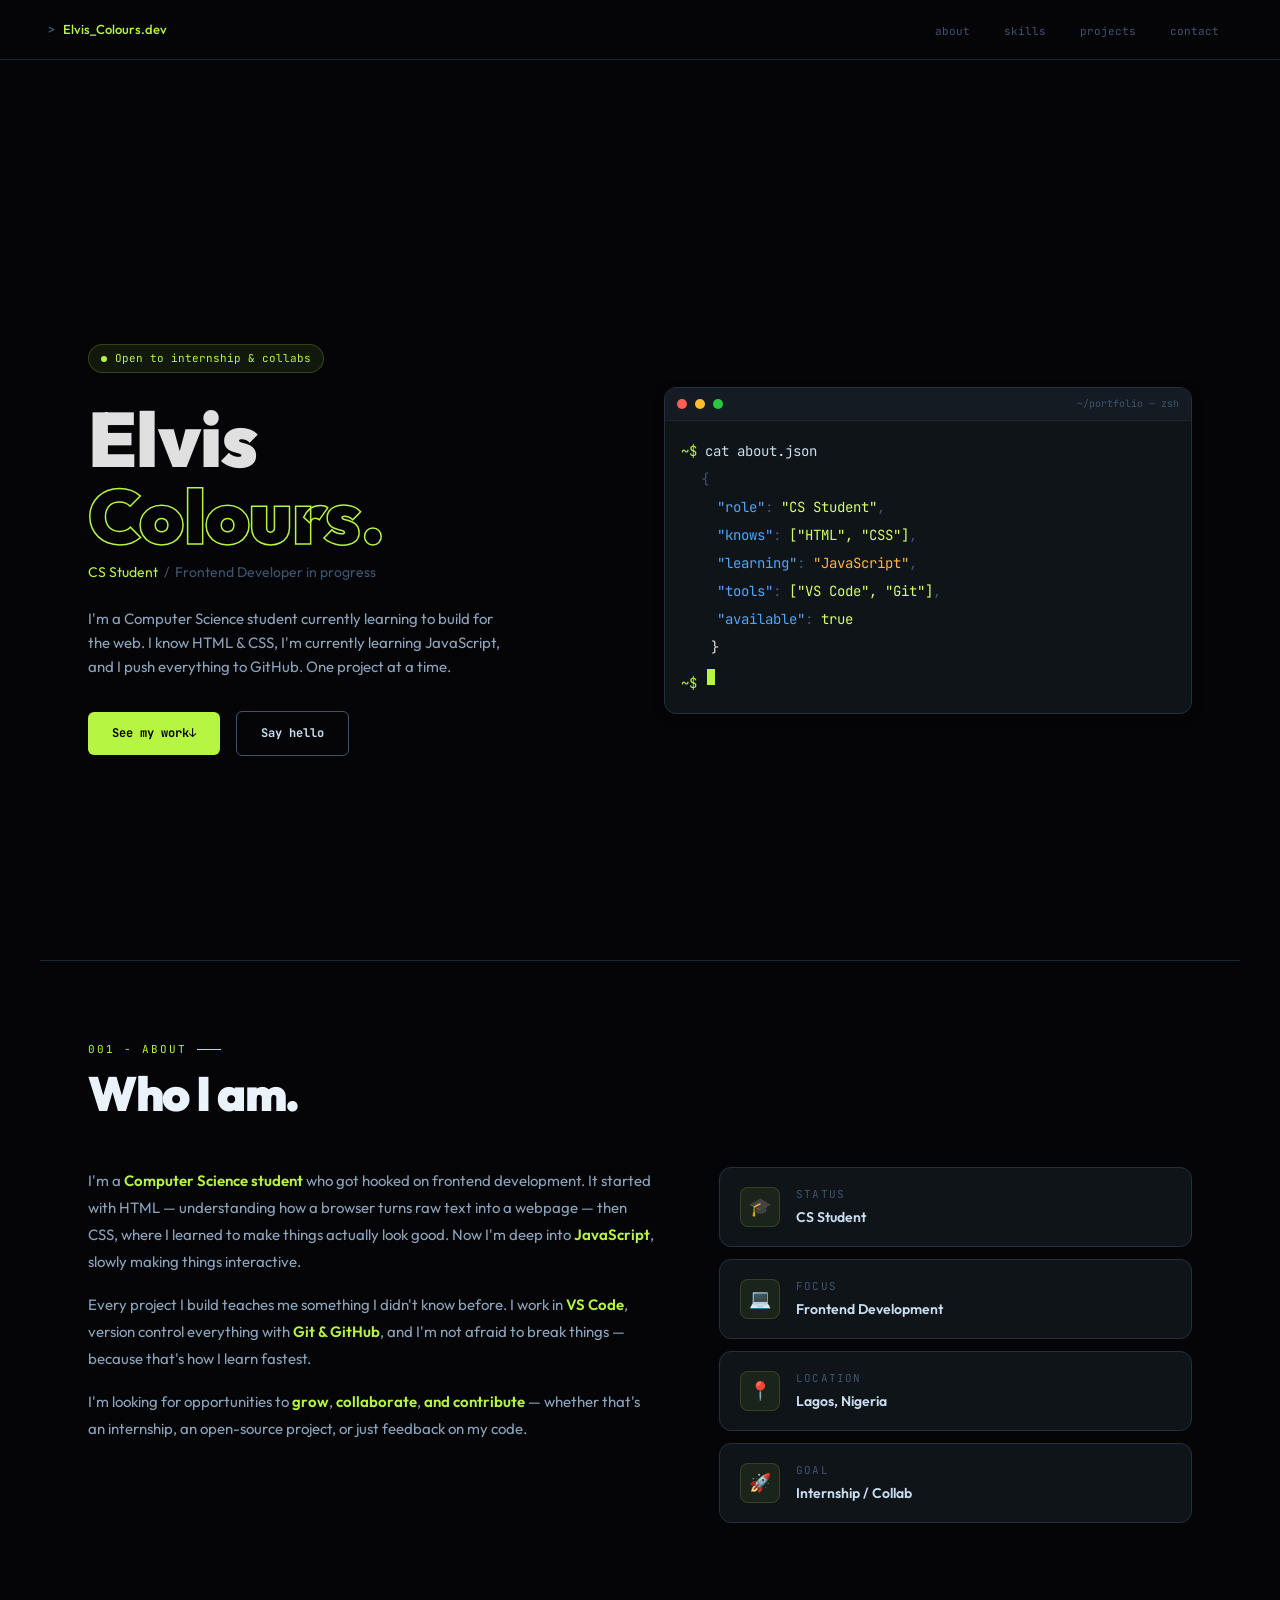
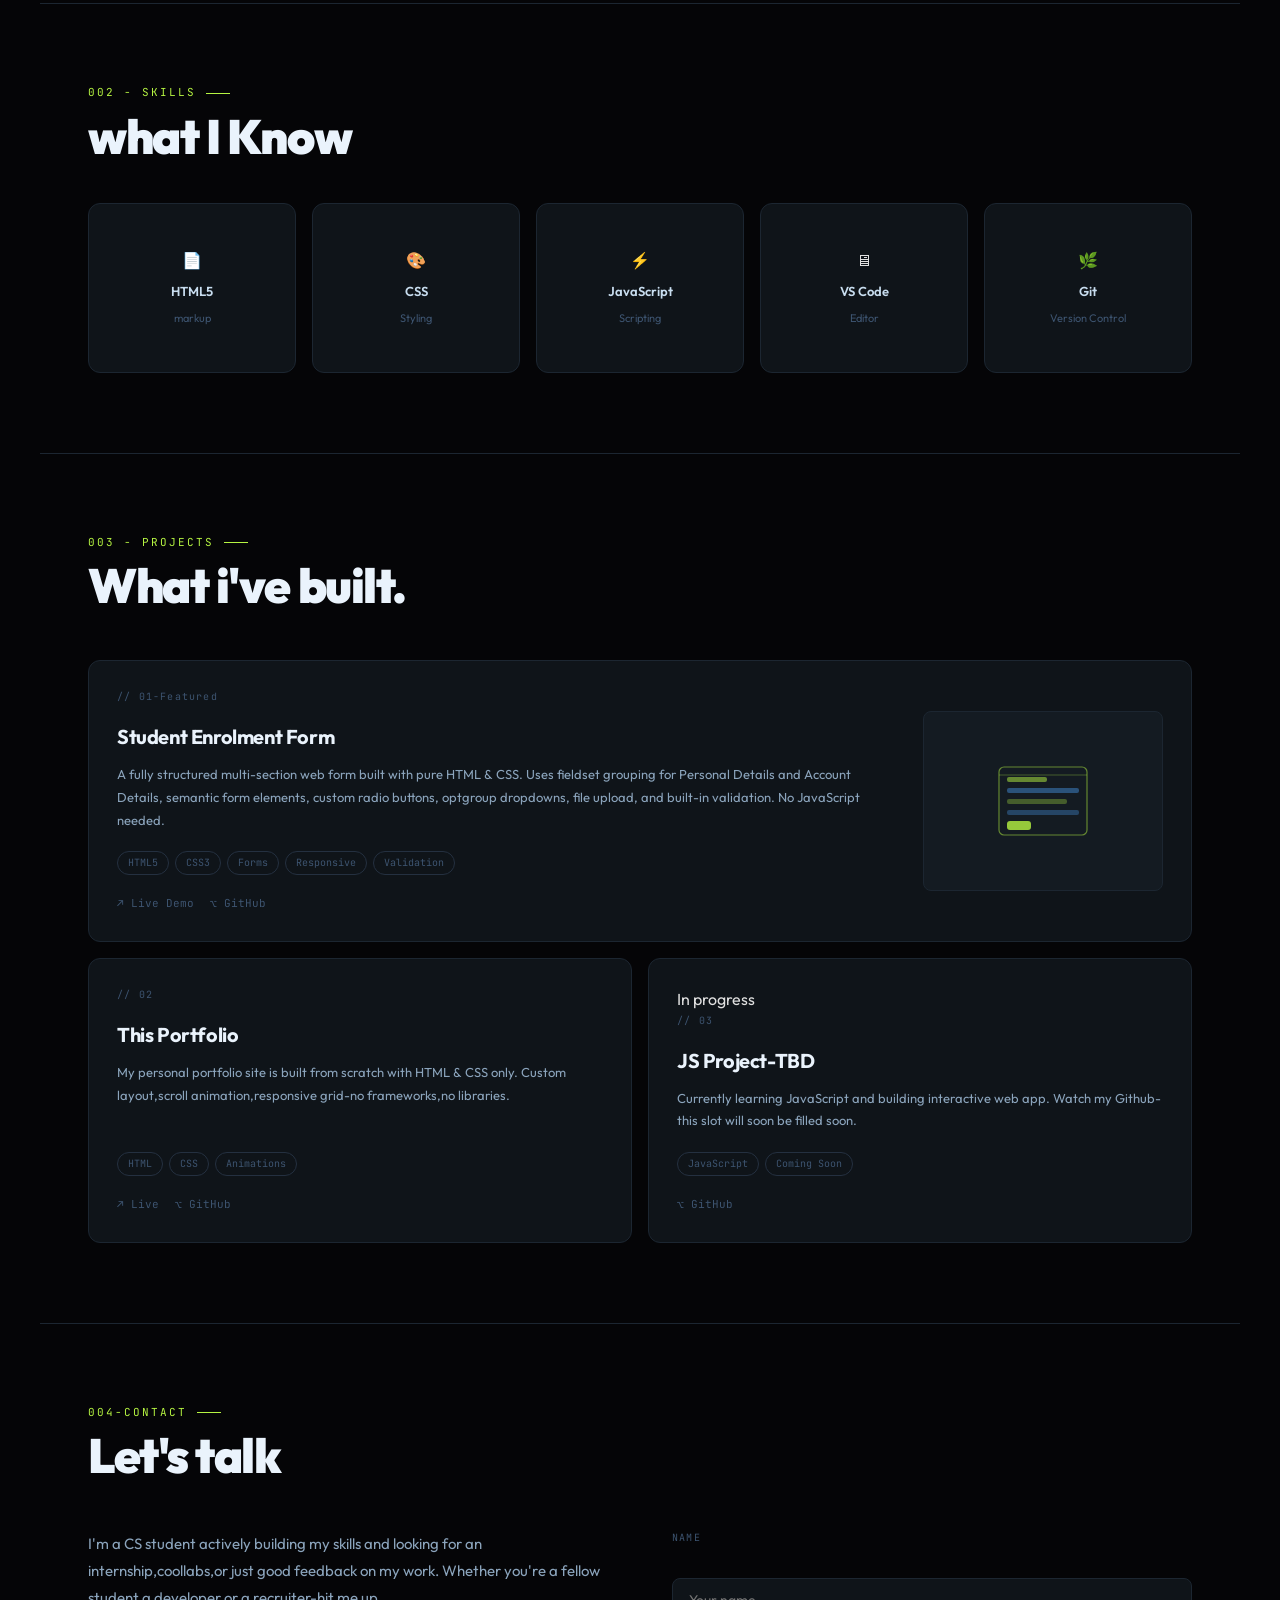
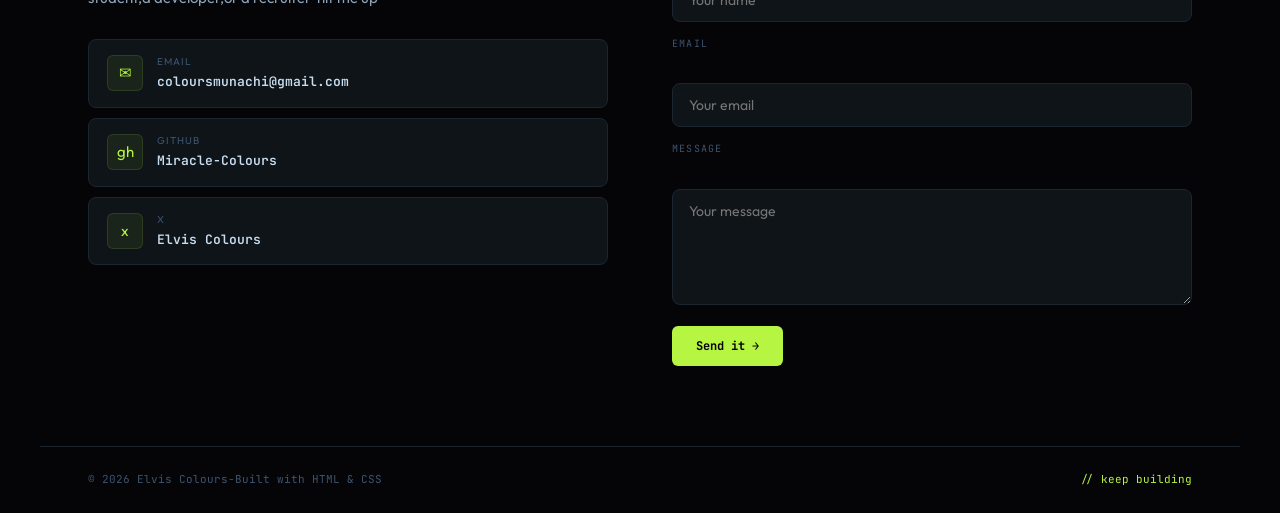
==== index.html @ 0cffe68a "rename to index.html" ====
<!doctype html>
<html lang="en">
  <head>
    <meta charset="UTF-8" />
    <meta name="viewport" content="width=device-width, initial-scale=1.0" />
    <title>My Portfolio</title>
    <!-- Google Fonts -->
    <link
      rel="stylesheet"
      href="https://fonts.googleapis.com/css2?family=Outfit:wght@300;400;500;600;700;900&family=JetBrains+Mono:wght@300;400;500;700&display=swap"
    />

    <!--My css  -->
    <link rel="stylesheet" href="styless.css" />
  </head>
  <body>
    <nav>
      <a href="#hero" class="logo">Elvis_Colours.dev</a>
      <ul class="nav-links">
        <li><a href="#about">about</a></li>
        <li><a href="#skills">skills</a></li>
        <li><a href="#projects">projects</a></li>
        <li><a href="#contact">contact</a></li>
      </ul>
    </nav>

    <!-- Hero -->
    <section id="hero">
      <div>
        <div class="hero-tag">
          <span></span>Open to internship &amp; collabs
        </div>
        <h1 class="hero-name">
          Elvis <br /><span class="hero-name-highlight">Colours.</span>
        </h1>
        <p class="hero-role">
          <em>CS Student</em> &nbsp;/&nbsp; Frontend Developer in progress
        </p>
        <p class="hero-desc">
          I'm a Computer Science student currently learning to build for the
          web. I know HTML &amp; CSS, I'm currently learning JavaScript, and I
          push everything to GitHub. One project at a time.
        </p>
        <div class="hero-cta">
          <a href="#projects" class="btn-lime">See my work↓</a>
          <a href="#contact" class="btn-outline">Say hello</a>
        </div>
      </div>

      <div class="hero-terminal">
        <div class="terminal-bar">
          <div class="t-dot r"></div>
          <div class="t-dot y"></div>
          <div class="t-dot g"></div>
          <span class="terminal-title">~/portfolio — zsh</span>
        </div>

        <div class="terminal-body">
          <div class="terminal-line">
            <span class="t-prompt">~$</span>
            <span class="t-cmd">cat about.json</span>
          </div>
          <div class="t-line">
            <span class="t-out">{</span>
          </div>

          <div class="t-line">
            <span class="t-out">
              &nbsp;&nbsp;<span class="t-key">"role"</span>:
              <span class="t-val">"CS Student"</span>,
            </span>
          </div>
          <div class="t-line">
            <span class="t-out">
              &nbsp;&nbsp;<span class="t-key">"knows"</span>:
              <span class="t-val">["HTML", "CSS"]</span>,
            </span>
          </div>
          <div class="t-line">
            <span class="t-out">
              &nbsp;&nbsp;<span class="t-key">"learning"</span>:
              <span class="t-val orange">"JavaScript"</span>,
            </span>
          </div>
          <div class="t-line">
            <span class="t-out">
              &nbsp;&nbsp;<span class="t-key">"tools"</span>:
              <span class="t-val">["VS Code", "Git"]</span>,
            </span>
          </div>
          <div class="t-line">
            <span class="t-out">
              &nbsp;&nbsp;<span class="t-key">"available"</span>:
              <span class="t-val">true</span>
            </span>
          </div>
          <div class="t-line">
            <span class="t-out"></span>
            <span>}</span>
          </div>
          <div class="t-line" style="margin-top: 8px">
            <span class="t-prompt">~$</span><span class="t-cursor"></span>
          </div>
        </div>
      </div>
    </section>

    <!-- About -->
    <section id="about" class="section">
      <p class="section-eyebrow">001 - About</p>
      <h2 class="section-title">Who I am.</h2>
      <div class="about-grid">
        <div class="about-body">
          <p>
            I'm a <strong>Computer Science student</strong> who got hooked on
            frontend development. It started with HTML — understanding how a
            browser turns raw text into a webpage — then CSS, where I learned to
            make things actually look good. Now I'm deep into
            <strong>JavaScript</strong>, slowly making things interactive.
          </p>
          <p>
            Every project I build teaches me something I didn't know before. I
            work in <strong>VS Code</strong>, version control everything with
            <strong>Git &amp; GitHub</strong>, and I'm not afraid to break
            things — because that's how I learn fastest.
          </p>
          <p>
            I'm looking for opportunities to
            <strong>grow</strong>, <strong>collaborate</strong>,
            <strong>and contribute</strong> — whether that's an internship, an
            open-source project, or just feedback on my code.
          </p>
        </div>

        <div class="about-cards">
          <div class="info-card">
            <div class="info-icon">🎓</div>
            <div>
              <div class="info-label">Status</div>
              <div class="info-value">CS Student</div>
            </div>
          </div>

          <div class="info-card">
            <div class="info-icon">💻</div>
            <div>
              <div class="info-label">Focus</div>
              <div class="info-value">Frontend Development</div>
            </div>
          </div>

          <div class="info-card">
            <div class="info-icon">📍</div>
            <div>
              <div class="info-label">Location</div>
              <div class="info-value">Lagos, Nigeria</div>
            </div>
          </div>

          <div class="info-card">
            <div class="info-icon">🚀</div>
            <div>
              <div class="info-label">Goal</div>
              <div class="info-value">Internship / Collab</div>
            </div>
          </div>
        </div>
      </div>
    </section>

    <!-- Skills -->
    <section id="skills" class="section">
      <p class="section-eyebrow">002 - Skills</p>
      <h2 class="section-title">what I Know</h2>
      <div class="skills-grid">
        <div class="flip-card">
          <div class="flip-inner">
            <div class="flip-front">
              <span>📄</span>
              <span class="sk-name">HTML5</span>
              <span class="sk-cat">markup</span>
            </div>
            <div class="flip-back">
              <span class="sk-badge solid">Solid</span>
              <span class="sk-note">Semantic elements,forms accessibility</span>
            </div>
          </div>
        </div>

        <div class="flip-card">
          <div class="flip-inner">
            <div class="flip-front">
              <span>🎨</span>
              <span class="sk-name">CSS</span>
              <span class="sk-cat">Styling</span>
            </div>
            <div class="flip-back">
              <span class="sk-badge solid">Solid</span>
              <span class="sk-note">Flexbox,grid,animations,responsive</span>
            </div>
          </div>
        </div>

        <div class="flip-card">
          <div class="flip-inner">
            <div class="flip-front">
              <span>⚡</span>
              <span class="sk-name">JavaScript</span>
              <span class="sk-cat">Scripting</span>
            </div>
            <div class="flip-back">
              <span class="sk-badge learning">Learning</span>
              <span class="sk-note">DOM manipulation,events,fetch API</span>
            </div>
          </div>
        </div>

        <div class="flip-card">
          <div class="flip-inner">
            <div class="flip-front">
              <span>🖥</span>
              <span class="sk-name">VS Code</span>
              <span class="sk-cat">Editor</span>
            </div>
            <div class="flip-back">
              <span class="sk-badge tool">Tool</span>
              <span class="sk-note">Extensions,shortcut,live preview</span>
            </div>
          </div>
        </div>

        <div class="flip-card">
          <div class="flip-inner">
            <div class="flip-front">
              <span>🌿</span>
              <span class="sk-name">Git</span>
              <span class="sk-cat">Version Control</span>
            </div>
            <div class="flip-back">
              <span class="sk-badge learning">Learning</span>
              <span class="sk-note">Branches,commits,pull requests</span>
            </div>
          </div>
        </div>
      </div>
    </section>

    <!-- Projects -->
    <section id="projects" class="section">
      <p class="section-eyebrow reveal">003 - Projects</p>
      <h2 class="section-title reveal">What i've built.</h2>
      <div class="projects-layout">
        <div class="proj-card span2 reveal">
          <div style="flex: 1">
            <p class="proj-number">// 01-Featured</p>
            <h3 class="proj-title">Student Enrolment Form</h3>
            <p class="proj-desc">
              A fully structured multi-section web form built with pure HTML
              &amp; CSS. Uses fieldset grouping for Personal Details and Account
              Details, semantic form elements, custom radio buttons, optgroup
              dropdowns, file upload, and built-in validation. No JavaScript
              needed.
            </p>
            <div class="proj-tags">
              <span class="ptag">HTML5</span>
              <span class="ptag">CSS3</span>
              <span class="ptag">Forms</span>
              <span class="ptag">Responsive</span>
              <span class="ptag">Validation</span>
            </div>
            <div class="proj-links">
              <a href="#" class="proj-link">↗ Live Demo</a>
              <a href="#" class="proj-link">⌥ GitHub</a>
            </div>
          </div>
          <div class="proj-visual">
            <svg width="100" height="80" viewBox="0 0 100 80" fill="none">
              <rect
                x="6"
                y="6"
                width="88"
                height="68"
                rx="5"
                stroke="#b6f542"
                stroke-width="1.2"
                opacity="0.5"
              />
              <rect
                x="14"
                y="16"
                width="40"
                height="5"
                rx="2"
                fill="#b6f542"
                opacity="0.5"
              />
              <rect
                x="14"
                y="27"
                width="72"
                height="5"
                rx="2"
                fill="#4da6ff"
                opacity="0.4"
              />
              <rect
                x="14"
                y="38"
                width="60"
                height="5"
                rx="2"
                fill="#b6f542"
                opacity="0.3"
              />
              <rect
                x="14"
                y="49"
                width="72"
                height="5"
                rx="2"
                fill="#4da6ff"
                opacity="0.3"
              />
              <rect
                x="14"
                y="60"
                width="24"
                height="9"
                rx="3"
                fill="#b6f542"
                opacity="0.8"
              />
              <line
                x1="6"
                y1="14"
                x2="94"
                y2="14"
                stroke="#b6f542"
                stroke-width="1"
                opacity="0.3"
              />
            </svg>
          </div>
        </div>

        <div class="proj-card reveal">
          <p class="proj-number">// 02</p>
          <h3 class="proj-title">This Portfolio</h3>
          <p class="proj-desc">
            My personal portfolio site is built from scratch with HTML &amp; CSS
            only. Custom layout,scroll animation,responsive grid-no
            frameworks,no libraries.
          </p>
          <div class="proj-tags">
            <span class="ptag">HTML</span>
            <span class="ptag">CSS</span>
            <span class="ptag">Animations</span>
          </div>
          <div class="proj-links">
            <a href="#" class="proj-link">↗ Live</a>
            <a href="#" class="proj-link">⌥ GitHub</a>
          </div>
        </div>

        <div class="proj-card reveal">
          <span>In progress</span>
          <p class="proj-number">// 03</p>
          <h3 class="proj-title">JS Project-TBD</h3>
          <p class="proj-desc">
            Currently learning JavaScript and building interactive web app.
            Watch my Github-this slot will soon be filled soon.
          </p>
          <div class="proj-tags">
            <span class="ptag">JavaScript</span>
            <span class="ptag">Coming Soon</span>
          </div>
          <div class="proj-links">
            <a href="#" class="proj-link">⌥ GitHub</a>
          </div>
        </div>
      </div>
    </section>

    <!-- Contact -->
    <section id="contact" class="section">
      <p class="section-eyebrow reveal">004-CONTACT</p>
      <h2 class="section-title reveal">Let's talk</h2>
      <div class="contact-grid">
        <div class="reveal">
          <p class="contact-desc">
            I'm a CS student actively building my skills and looking for an
            internship,coollabs,or just good feedback on my work. Whether you're
            a fellow student,a developer,or a recruiter-hit me up
          </p>
          <div class="contact-links">
            <a href="mailto:youremail@gmail.com" class="c-link" target="_blank">
              <div class="c-icon">✉</div>
              <div>
                <div class="c-label">Email</div>
                <div class="c-val">coloursmunachi@gmail.com</div>
              </div>
            </a>
            <a
              href="https://github.com/miracle-colours/"
              class="c-link"
              target="_blank"
            >
              <div class="c-icon">gh</div>
              <div>
                <div class="c-label">Github</div>
                <div class="c-val">Miracle-Colours</div>
              </div>
            </a>
            <a
              href="https://x.com/quiet_coder19"
              class="c-link"
              target="_blank"
            >
              <div class="c-icon">x</div>
              <div>
                <div class="c-label">X</div>
                <div class="c-val">Elvis Colours</div>
              </div>
            </a>
          </div>
        </div>
        <form class="form reveal">
          <div>
            <label class="form-label" for="name">Name</label><br />
            <input
              class="form-input"
              type="text"
              id="name"
              name="name"
              placeholder="Your name"
              autocomplete="name"
            />
          </div>
          <div>
            <label class="form-label" for="email">Email</label><br />
            <input
              class="form-input"
              type="email"
              id="email"
              name="email"
              placeholder="Your email"
              autocomplete="email"
            />
          </div>
          <div>
            <label class="form-label" for="message">Message</label><br />
            <textarea
              class="form-textarea"
              id="message"
              name="message"
              rows="5"
              placeholder="Your message"
            ></textarea>
          </div>
          <button type="submit" class="btn-lime" style="align-self: flex-start">
            Send it →
          </button>
        </form>
      </div>
    </section>

    <!-- Footer -->
    <footer>
      <span>© 2026 Elvis Colours-Built with HTML &amp; CSS</span>
      <span class="hi">// keep building</span>
    </footer>

    <script src="myp.js"></script>
  </body>
</html>
---- styless.css ----
*,
*::before,
*::after {
  box-sizing: border-box;
  margin: 0;
  padding: 0;
}
html {
  scroll-behavior: smooth;
}
body {
  font-family: "Outfit", sans-serif;
  background-color: rgb(5, 5, 7);
  color: #e0e0e0;
  line-height: 1.6;
  overflow-x: hidden;
  animation: 0.8s fade-in ease both;
}

/* nav */
nav {
  display: flex;
  justify-content: space-between;
  align-items: center;
  padding: 0px 48px;
  height: 60px;
  border-bottom: 1px solid #1c2631;
  background-color: rgb(5, 5, 7);
  position: sticky;
  top: 0;
  z-index: 100;
  backdrop-filter: blur(16px);
}
.logo {
  /* font-family: ; */
  font-size: 13px;
  font-weight: 500;
  color: #b6f542;
  word-spacing: 1rem;
  text-decoration: none;
  display: flex;
  align-items: center;
  gap: 8px;
}
.logo::before {
  content: ">";
  color: #3d5470;
  /* margin-right: 8px; */
  animation: blink 1.5s step-end infinite;
}
@keyframes blink {
  0%,
  100% {
    opacity: 1;
  }
  50% {
    opacity: 0;
  }
}
@keyframes fade-in {
  from {
    opacity: 0;
  }
  to {
    opacity: 1;
  }
}

@keyframes fade-up {
  from {
    opacity: 0;
    transform: translateY(20px);
  }
  to {
    opacity: 1;
    transform: translateY(0);
  }
}
.nav-links {
  /* word-spacing: 1.5rem; */
  list-style: none;
  display: flex;
  gap: 8px;
}
.nav-links a {
  font-size: 11px;
  font-family: "JetBrains Mono", monospace;
  color: #3d5470;
  text-decoration: none;
  padding: 6px 12px;
  border: 1px solid transparent;
  border-radius: 4px;
  transition:
    background-color 0.2s,
    color 0.2s;
}
.nav-links a:hover {
  color: #b6f542;
  border-color: #243040;
}

/* hero */
#hero {
  min-height: 100vh;
  display: grid;
  grid-template-columns: 1fr 1fr;
  align-items: center;
  gap: 48px;
  padding: 80px 48px 0;
  margin: 0 auto;
  max-width: 1200px;
}
.hero-tag {
  display: inline-flex;
  align-items: center;
  gap: 8px;
  padding: 5px 12px;
  font-size: 11px;
  font-family: "JetBrains Mono", monospace;
  color: #b6f542;
  background-color: rgba(182, 245, 66, 0.08);
  border: 1px solid rgba(182, 245, 66, 0.2);
  border-radius: 100px;
  margin-bottom: 28px;
  animation: fade-up 0.5s ease both;
}
.hero-tag span {
  display: block;
  width: 6px;
  height: 6px;
  background-color: #b6f542;
  border-radius: 50%;
}
.hero-name {
  font-family: "Outfit", sans-serif;
  font-size: clamp(48px, 6vw, 80px);
  font-weight: 900;
  line-height: 1;
  letter-spacing: -0.04rem;
  margin-bottom: 6px;
  color: #e0e0e0;
  animation: fade-up 0.5s ease both;
  animation-delay: 0.1s;
}
@keyframes pulse {
  0%,
  100% {
    opacity: 1;
    transform: scale(1);
  }
  50% {
    opacity: 0.4;
    transform: scale(0.8);
  }
}
.hero-name-highlight {
  color: transparent;
  -webkit-text-stroke: #b6f542 1.5px;
}
.hero-role {
  font-size: 14px;
  color: #3d5470;
  margin-bottom: 24px;
  animation: fade-up 0.5s 0.16s ease both;
  animation-delay: 0.2s;
}
.hero-role em {
  color: #b6f542;
  font-style: normal;
}
.hero-desc {
  font-size: 15px;
  max-width: 420px;
  color: #8ba4bc;
  margin-bottom: 32px;
  animation: fade-up 0.5s ease both;
  animation-delay: 0.24s ease both;
}
.hero-cta {
  display: flex;
  gap: 16px;
  animation: fade-up 0.5s 0.24s ease both;
}
.btn-lime {
  font-family: "JetBrains Mono", monospace;
  background-color: #b6f542;
  color: #000;
  padding: 12px 24px;
  font-size: 12px;
  font-weight: 700;
  border: none;
  border-radius: 6px;
  cursor: pointer;
  text-decoration: none;
  transition:
    background-color 0.2s,
    color 0.2s;
  display: inline-flex;
  align-self: center;
  gap: 6px;
}
.btn-lime:hover {
  background-color: #d4ff70;
  transform: translateY(-2px);
}
.btn-outline {
  font-family: "JetBrains Mono", monospace;
  color: #c8ddef;
  padding: 12px 24px;
  font-size: 12px;
  font-weight: 700;
  border: 1px solid #3d5470;
  border-radius: 6px;
  cursor: pointer;
  text-decoration: none;
  transition:
    background-color 0.2s,
    color 0.2s;
}
.btn-outline:hover {
  color: #b6f542;
  border-color: #b6f542;
}
/* terminal */
.hero-terminal {
  background-color: #0f1419;
  border: 1px solid #243040;
  border-radius: 12px;
  overflow: hidden;
  box-shadow: 0 4px 12px rgba(0, 0, 0, 0.3);
  animation: fade-up 0.5s 0.28s ease both;
}
.terminal-bar {
  background-color: #141b22;
  border-bottom: 1px solid #1c2631;
  padding: 8px 12px;
  display: flex;
  align-items: center;
  gap: 8px;
}
.t-dot {
  width: 10px;
  height: 10px;
  border-radius: 50%;
}
.t-dot.r {
  background-color: #ff5f56;
}
.t-dot.y {
  background-color: #febc2e;
}
.t-dot.g {
  background-color: #28c840;
}
.terminal-title {
  font-size: 10px;
  color: #3d5470;
  font-family: "JetBrains Mono", monospace;
  margin-left: auto;
}
.terminal-body {
  padding: 16px;
  font-family: "JetBrains Mono", monospace;
  font-size: 14px;
  color: #e0e0e0;
  line-height: 2;
}
.t-line {
  display: flex;
  gap: 10px;
}
.t-prompt {
  color: #b6f542;
  flex-shrink: 0;
}
.t-cmd {
  color: #c8ddef;
}
.t-out {
  color: #3d5470;
  padding-left: 20px;
}
.t-key {
  color: #4da6ff;
}
.t-val {
  color: #d4ff70;
}
.t-val.orange {
  color: #ffb347;
}
.t-cursor {
  display: inline-block;
  width: 8px;
  height: 16px;
  background-color: #b6f542;
  animation: blink 1s step-end infinite;
}

/* sections */
.section {
  padding: 80px 48px;
  max-width: 1200px;
  border-top: 1px solid #1c2631;
  margin: 0 auto;
  overflow: visible;
}
.section-eyebrow {
  font-family: "JetBrains Mono", monospace;
  color: #b6f542;
  font-size: 11px;
  letter-spacing: 0.18em;
  text-transform: uppercase;
  margin-bottom: 8px;
  display: flex;
  align-items: center;
  gap: 10px;
}
.section-eyebrow::after {
  content: "";
  flex-shrink: 0;
  width: 24px;
  height: 1px;
  background-color: #b6f542;
}
.section-title {
  font-size: clamp(32px, 5vw, 48px);
  font-weight: 900;
  letter-spacing: -0.03em;
  color: #eaf3fc;
  line-height: 1.1;
}

/* about */
.about-grid {
  display: grid;
  grid-template-columns: 1.2fr 1fr;
  gap: 64px;
  margin-top: 48px;
}
.about-body {
  font-size: 15px;
  color: #8ba4bc;
  line-height: 1.8;
}
.about-body p + p {
  margin-top: 16px;
}
.about-body strong {
  color: #b6f542;
  font-weight: 600;
}
.about-cards {
  display: flex;
  flex-direction: column;
  gap: 12px;
}
.info-card {
  display: flex;
  align-items: center;
  gap: 16px;
  background-color: #0f1419;
  border: 1px solid #243040;
  border-radius: 12px;
  padding: 18px 20px;
  transition:
    border-color 0.2s,
    transform 0.2s;
}
.info-card:hover {
  border-color: #243040;
  transform: translateX(4px);
}
.info-icon {
  width: 40px;
  height: 40px;
  flex-shrink: 0;
  background-color: rgba(182, 245, 66, 0.07);
  font-size: 18px;
  border: 1px solid rgba(182, 245, 66, 0.15);
  border-radius: 8px;
  padding: 8px;
  display: flex;
  align-items: center;
  justify-content: center;
}
.info-label {
  font-family: "JetBrains Mono", monospace;
  font-size: 11px;
  color: #3d5470;
  text-transform: uppercase;
  letter-spacing: 0.1em;
}
.info-value {
  font-size: 14px;
  color: #c8ddef;
  font-weight: 600;
  margin-top: 2px;
}

/* skills */
.skills-grid {
  display: grid;
  grid-template-columns: repeat(auto-fit, minmax(160px, 1fr));
  gap: 16px;
  margin-top: 40px;
}
.flip-card {
  height: 170px;
  perspective: 800px;
  cursor: pointer;
  position: relative;
}
.flip-inner {
  width: 100%;
  height: 100%;
  position: relative;
  transform-style: preserve-3d;
  transition: transform 0.5s ease;
}
.flip-card:hover .flip-inner {
  transform: rotateY(180deg);
}
.flip-front,
.flip-back {
  position: absolute;
  width: 100%;
  height: 100%;
  backface-visibility: hidden;
  border-radius: 12px;
  border: 1px solid #1c2631;
  display: flex;
  flex-direction: column;
  align-items: center;
  justify-content: center;
  gap: 8px;
  padding: 16px;
}
.flip-front {
  background-color: #0f1419;
}
.flip-back {
  background-color: #141b22;
  transform: rotateY(180deg);
}
.sk-name {
  font-size: 13px;
  font-weight: 600;
  color: #c8ddef;
  text-align: center;
}
.sk-cat {
  font-size: 11px;
  color: #3d5470;
  text-align: center;
}
.sk-badge {
  font-size: 11px;
  font-weight: 600;
  padding: 3px 10px;
  border-radius: 100px;
}
.sk-badge.solid {
  background: rgba(182, 245, 66, 0.1);
  color: #b6f542;
}
.sk-badge.learning {
  background: rgba(255, 122, 61, 0.1);
  color: #ff7a3d;
}
.sk-badge.tool {
  background: rgba(77, 166, 255, 0.1);
  color: #4da6ff;
}
.sk-note {
  font-size: 11px;
  color: #3d5470;
  text-align: center;
  line-height: 1.6;
}
/* projects */
.projects-layout {
  display: grid;
  grid-template-columns: 1fr 1fr;
  gap: 16px;
  margin-top: 48px;
}
.proj-card {
  background-color: #0f1419;
  border: 1px solid #1c2631;
  border-radius: 12px;
  padding: 28px;
  display: flex;
  flex-direction: column;
  position: relative;
  transition:
    border-color 0.25s,
    transform 0.25s;
}
.proj-card:hover {
  border-color: #243040;
  transform: translateY(-3px);
}
.proj-card.span2 {
  grid-column: 1 / -1;
  flex-direction: row;
  gap: 40px;
  align-items: center;
}
.proj-number {
  font-family: "JetBrains Mono", monospace;
  font-size: 10px;
  color: #3d5470;
  letter-spacing: 0.12em;
  margin-bottom: 16px;
}
.proj-title {
  font-size: 20px;
  font-weight: 700;
  color: #eaf3fc;
  letter-spacing: -0.02em;
  margin-bottom: 10px;
}
.proj-desc {
  font-size: 13px;
  line-height: 1.75;
  color: #8ba4bc;
  flex: 1;
  margin-bottom: 20px;
}
.proj-tags {
  display: flex;
  flex-wrap: wrap;
  gap: 6px;
  margin-bottom: 20px;
}
.ptag {
  font-family: "JetBrains Mono", monospace;
  font-size: 10px;
  padding: 3px 10px;
  border-radius: 100px;
  border: 1px solid #243040;
  color: #3d5470;
}
.proj-links {
  display: flex;
  gap: 16px;
  margin-top: auto;
}
.proj-link {
  font-family: "JetBrains Mono", monospace;
  font-size: 11px;
  color: #3d5470;
  text-decoration: none;
  transition: color 0.2s;
}
.proj-link:hover {
  color: #b6f542;
}
.proj-visual {
  flex-shrink: 0;
  width: 240px;
  background-color: #141b22;
  border: 1px solid #1c2631;
  border-radius: 8px;
  aspect-ratio: 4/3;
  display: flex;
  align-items: center;
  justify-content: center;
}
.wip-badge {
  position: absolute;
  top: 20px;
  right: 20px;
  font-family: "JetBrains Mono", monospace;
  font-size: 9px;
  color: #ff7a3d;
  background: rgba(255, 122, 61, 0.1);
  border: 1px solid rgba(255, 122, 61, 0.25);
  padding: 3px 8px;
  border-radius: 100px;
  letter-spacing: 0.1em;
  text-transform: uppercase;
}

/* contact */
.contact-grid {
  display: grid;
  grid-template-columns: 1fr 1fr;
  gap: 64px;
  margin-top: 48px;
}
.contact-desc {
  font-size: 15px;
  line-height: 1.8;
  color: #8ba4bc;
  margin-bottom: 28px;
}
.contact-links {
  display: flex;
  flex-direction: column;
  gap: 10px;
}
.c-link {
  display: flex;
  align-items: center;
  gap: 14px;
  padding: 14px 18px;
  background-color: #0f1419;
  border: 1px solid #1c2631;
  border-radius: 8px;
  text-decoration: none;
  transition:
    border-color 0.2s,
    transform 0.2s;
}
.c-link:hover {
  border-color: #b6f542;
  transform: translateX(4px);
}
.c-icon {
  color: #b6f542;
  width: 36px;
  height: 36px;
  background: rgba(182, 245, 66, 0.07);
  border: 1px solid rgba(182, 245, 66, 0.12);
  border-radius: 6px;
  display: flex;
  align-items: center;
  justify-content: center;
  font-size: 15px;
  flex-shrink: 0;
}
.c-label {
  font-size: 10px;
  font-family: outfit, sans-serif;
  color: #3d5470;
  text-transform: uppercase;
  letter-spacing: 0.1em;
}
.c-val {
  font-family: "JetBrains Mono", monospace;
  font-size: 13px;
  font-weight: 600;
  color: #c8ddef;
  margin-top: 2px;
}
.form {
  display: flex;
  flex-direction: column;
  gap: 14px;
}
.form-label {
  font-family: "JetBrains Mono", monospace;
  font-size: 10px;
  text-transform: uppercase;
  letter-spacing: 0.12em;
  color: #3d5470;
  display: block;
  margin-bottom: 6px;
}
.form-input,
.form-textarea {
  width: 100%;
  background-color: #0f1419;
  border: 1px solid #1c2631;
  border-radius: 8px;
  color: #c8ddef;
  font-family: "Outfit", sans-serif;
  font-size: 14px;
  padding: 12px 16px;
  outline: none;
  transition: border-color 0.2s;
}
.form-input:focus,
.form-textarea:focus {
  border-color: #b6f542;
}
.form-textarea {
  resize: vertical;
}

/* footer */
footer {
  border-top: 1px solid #1c2631;
  padding: 24px 48px;
  max-width: 1200px;
  margin: 0 auto;
  display: flex;
  justify-content: space-between;
  align-items: center;
  font-family: "JetBrains Mono", monospace;
  font-size: 11px;
  color: #3d5470;
}
.hi {
  color: #b6f542;
}

/* reveal animation */
.reveal {
  opacity: 0;
  transform: translateY(20px);
  transition:
    opacity 0.6s ease,
    transform 0.6s ease;
}
.reveal.in {
  opacity: 1;
  transform: translateY(0);
}
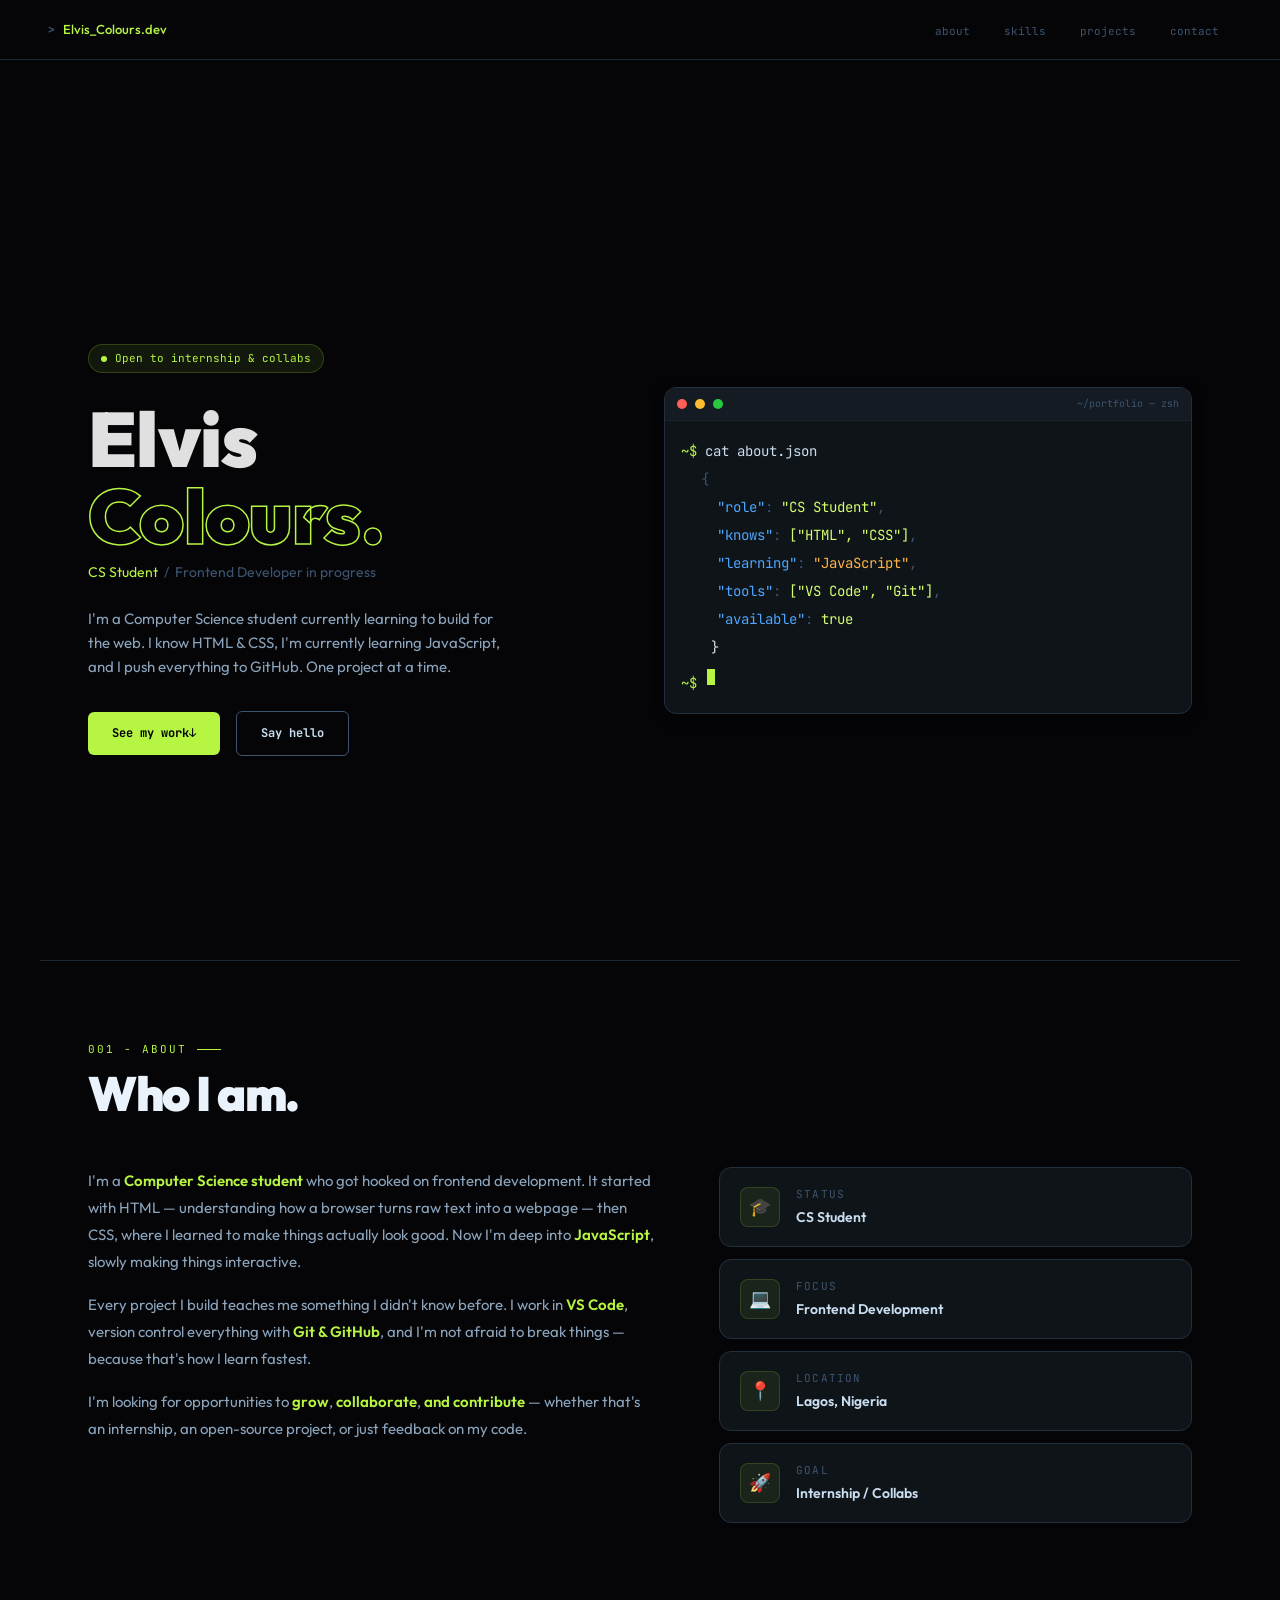
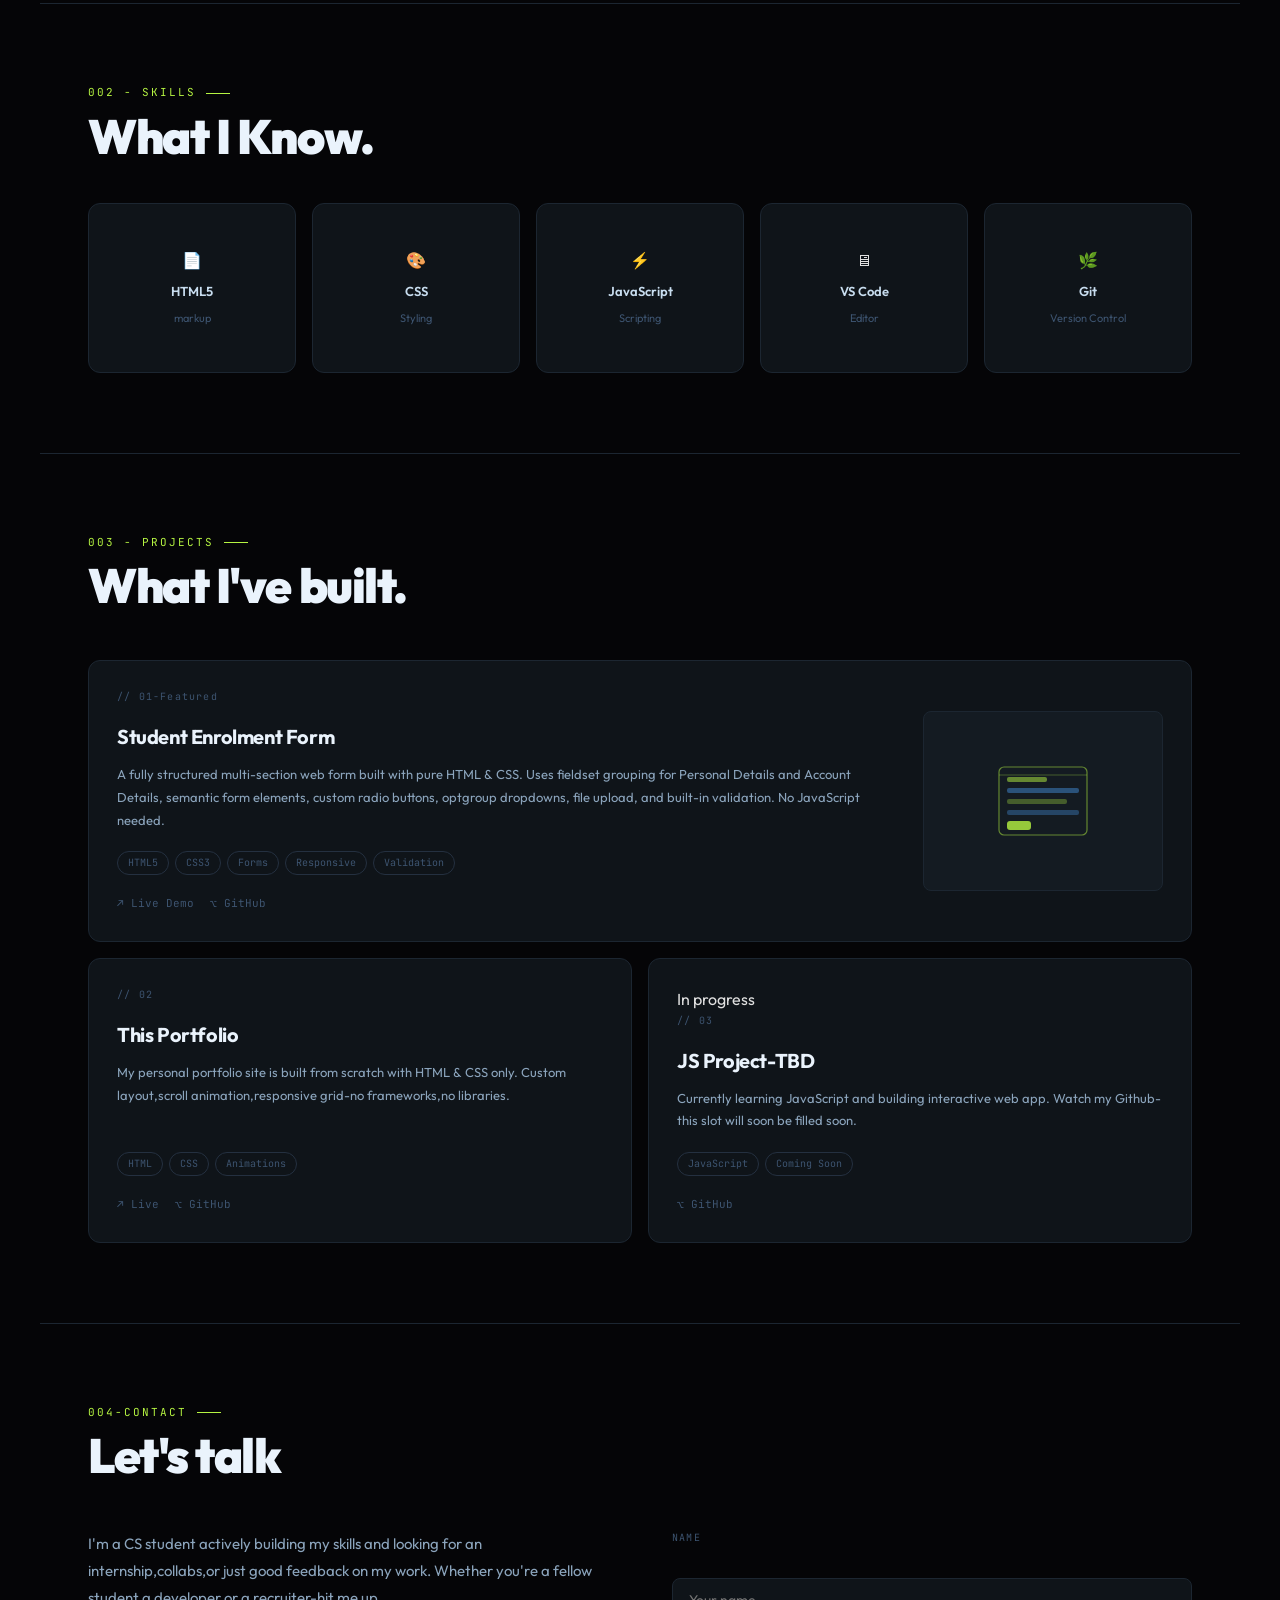
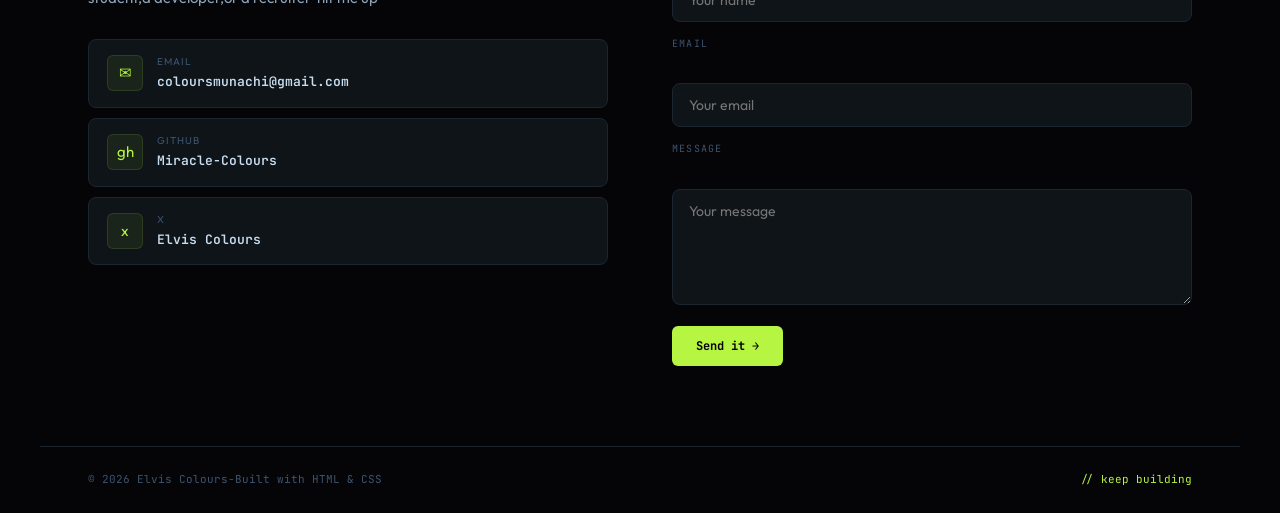
==== commit 790bec61: "fix:update text content in portfolio" ====
--- a/index.html
+++ b/index.html
@@ -10,10 +10,11 @@
       href="https://fonts.googleapis.com/css2?family=Outfit:wght@300;400;500;600;700;900&family=JetBrains+Mono:wght@300;400;500;700&display=swap"
     />
 
-    <!--My css  -->
+    <!--My css link  -->
     <link rel="stylesheet" href="styless.css" />
   </head>
   <body>
+    <!-- Navigation -->
     <nav>
       <a href="#hero" class="logo">Elvis_Colours.dev</a>
       <ul class="nav-links">
@@ -24,7 +25,7 @@
       </ul>
     </nav>
 
-    <!-- Hero -->
+    <!-- Hero Section -->
     <section id="hero">
       <div>
         <div class="hero-tag">
@@ -105,7 +106,7 @@
       </div>
     </section>
 
-    <!-- About -->
+    <!-- About Section-->
     <section id="about" class="section">
       <p class="section-eyebrow">001 - About</p>
       <h2 class="section-title">Who I am.</h2>
@@ -161,17 +162,17 @@
             <div class="info-icon">🚀</div>
             <div>
               <div class="info-label">Goal</div>
-              <div class="info-value">Internship / Collab</div>
+              <div class="info-value">Internship / Collabs</div>
             </div>
           </div>
         </div>
       </div>
     </section>
 
-    <!-- Skills -->
+    <!-- Skills Section-->
     <section id="skills" class="section">
       <p class="section-eyebrow">002 - Skills</p>
-      <h2 class="section-title">what I Know</h2>
+      <h2 class="section-title">What I Know.</h2>
       <div class="skills-grid">
         <div class="flip-card">
           <div class="flip-inner">
@@ -245,10 +246,10 @@
       </div>
     </section>
 
-    <!-- Projects -->
+    <!-- Projects Section -->
     <section id="projects" class="section">
       <p class="section-eyebrow reveal">003 - Projects</p>
-      <h2 class="section-title reveal">What i've built.</h2>
+      <h2 class="section-title reveal">What I've built.</h2>
       <div class="projects-layout">
         <div class="proj-card span2 reveal">
           <div style="flex: 1">
@@ -381,7 +382,7 @@
       </div>
     </section>
 
-    <!-- Contact -->
+    <!-- Contact Section-->
     <section id="contact" class="section">
       <p class="section-eyebrow reveal">004-CONTACT</p>
       <h2 class="section-title reveal">Let's talk</h2>
@@ -389,7 +390,7 @@
         <div class="reveal">
           <p class="contact-desc">
             I'm a CS student actively building my skills and looking for an
-            internship,coollabs,or just good feedback on my work. Whether you're
+            internship,collabs,or just good feedback on my work. Whether you're
             a fellow student,a developer,or a recruiter-hit me up
           </p>
           <div class="contact-links">
@@ -464,7 +465,7 @@
       </div>
     </section>
 
-    <!-- Footer -->
+    <!-- Footer Section-->
     <footer>
       <span>© 2026 Elvis Colours-Built with HTML &amp; CSS</span>
       <span class="hi">// keep building</span>
